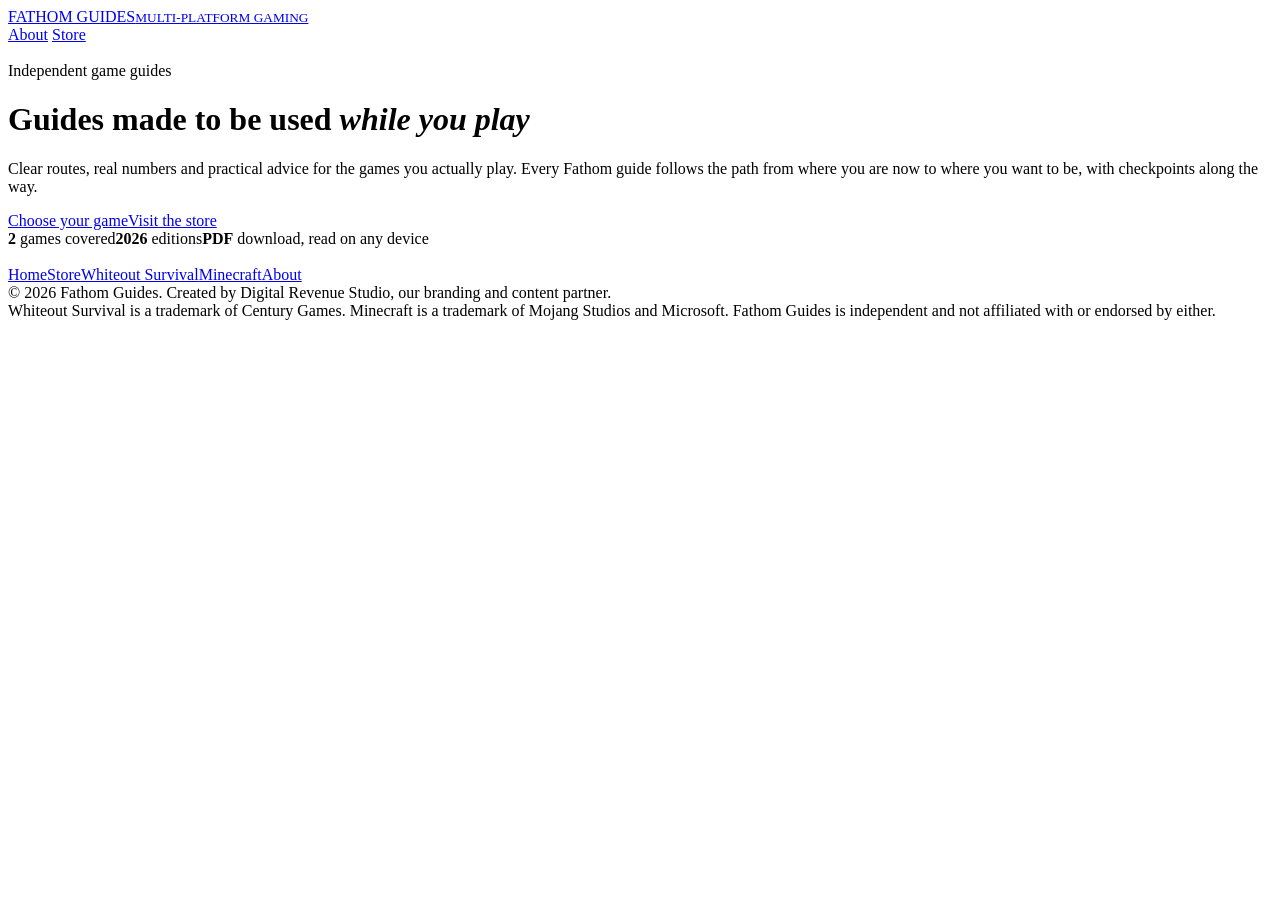
==== index.html @ 98d3f960 "Website v3: home, store, about and game pages" ====
<!doctype html>
<html lang="en-GB"><head><meta charset="utf-8">
<meta name="viewport" content="width=device-width, initial-scale=1, viewport-fit=cover">
<title>Fathom Guides | Game guides made to be used while you play</title><meta name="description" content="Independent, practical game guides for Whiteout Survival and Minecraft. Clear routes, real numbers, made to be used while you play.">
<meta property="og:title" content="Fathom Guides | Game guides made to be used while you play"><meta property="og:description" content="Independent, practical game guides for Whiteout Survival and Minecraft. Clear routes, real numbers, made to be used while you play."><meta property="og:image" content="img/logo.webp">
<link rel="icon" type="image/png" href="img/favicon.png">
<link rel="preconnect" href="https://fonts.googleapis.com"><link rel="preconnect" href="https://fonts.gstatic.com" crossorigin>
<link rel="stylesheet" href="https://fonts.googleapis.com/css2?family=Montserrat:wght@600;700;800&family=Source+Sans+3:ital,wght@0,400;0,600;0,700;1,400&family=JetBrains+Mono:wght@500;700&display=swap">
<link rel="stylesheet" href="assets/style.css"></head>
<body>
<header class="top"><div class="wrap">
<a class="brand" href="index.html"><img src="img/compass.webp" alt=""><span>FATHOM GUIDES<small>MULTI-PLATFORM GAMING</small></span></a>
<nav aria-label="Main"><a class="navlink" href="about.html">About</a>
<a class="btn btn-gold" href="shop.html">Store</a></nav></div></header>
<main id="top">
<div class="hero home"><img class="bearing" src="img/compass.webp" alt=""><div class="wrap">
<div><div class="eyebrow">Independent game guides</div>
<h1>Guides made to be used <em>while you play</em></h1>
<p class="lead">Clear routes, real numbers and practical advice for the games you actually play. Every Fathom guide follows the path from where you are now to where you want to be, with checkpoints along the way.</p>
<div class="cta"><a class="btn btn-gold" href="shop.html#games">Choose your game</a><a class="btn btn-line" href="shop.html">Visit the store</a></div>
<div class="facts"><span><b>2</b> games covered</span><span><b>2026</b> editions</span><span><b>PDF</b> download, read on any device</span></div></div>
<div class="fan" aria-hidden="true"><img src="img/wos-starter.webp" alt=""><img src="img/mc-manual.webp" alt=""><img src="img/wos-app2.webp" alt=""><img src="img/wos-app3.webp" alt=""></div>
</div></div>
</main><footer><div class="wrap">
<div class="links"><a href="index.html">Home</a><a href="shop.html">Store</a><a href="whiteout-survival.html">Whiteout Survival</a><a href="minecraft.html">Minecraft</a><a href="about.html">About</a></div>
<div>&copy; 2026 Fathom Guides. Created by Digital Revenue Studio, our branding and content partner.</div>
<div>Whiteout Survival is a trademark of Century Games. Minecraft is a trademark of Mojang Studios and Microsoft. Fathom Guides is independent and not affiliated with or endorsed by either.</div>
</div></footer>
<script src="data/updates.js"></script><script src="assets/site.js"></script>
</body></html>
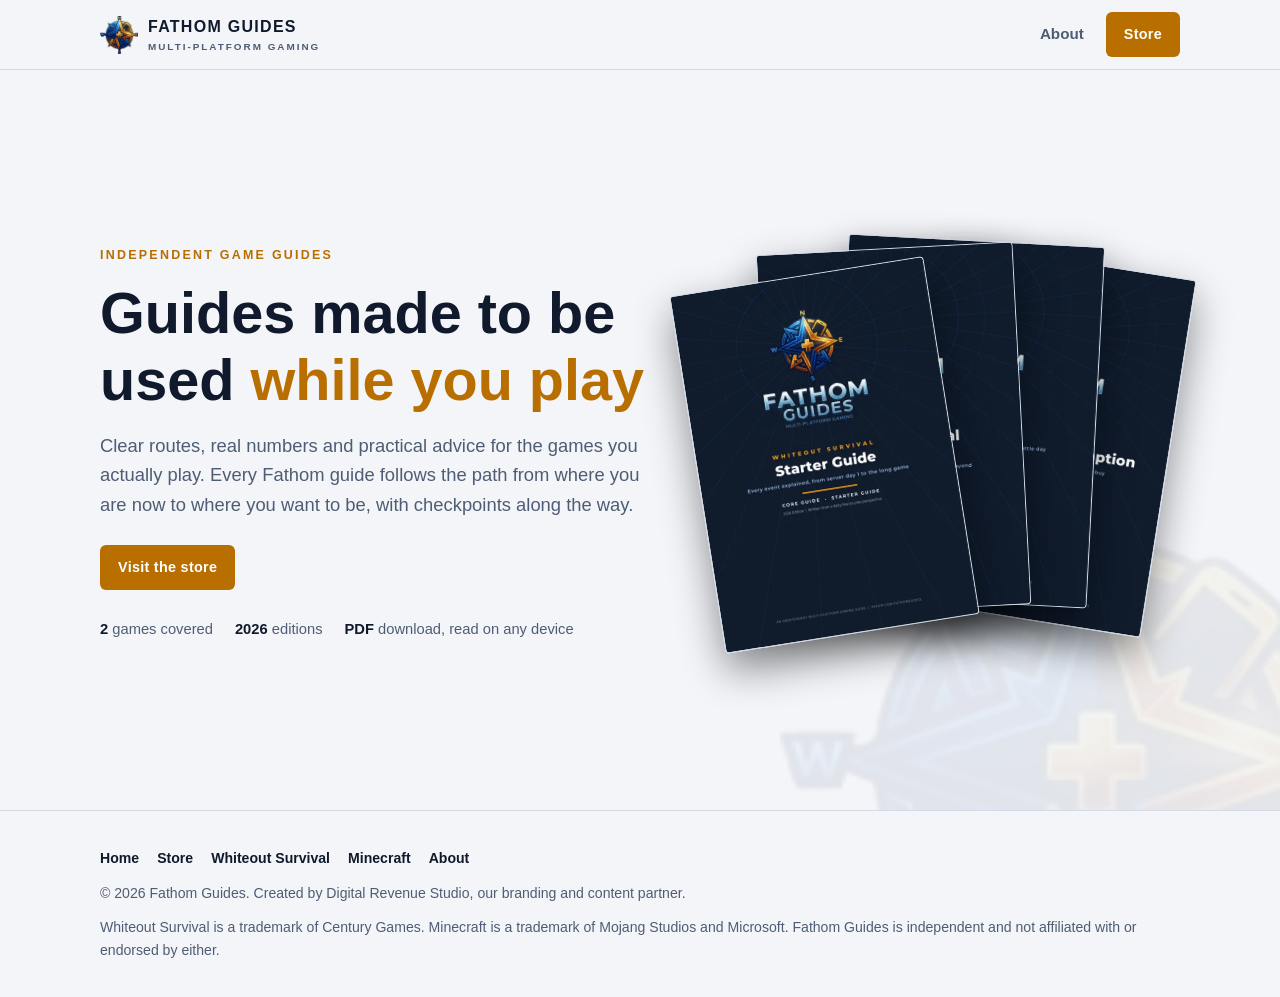
==== commit 2a4d63f4: "Home: single Visit the store button" ====
--- a/index.html
+++ b/index.html
@@ -17,7 +17,7 @@
 <div><div class="eyebrow">Independent game guides</div>
 <h1>Guides made to be used <em>while you play</em></h1>
 <p class="lead">Clear routes, real numbers and practical advice for the games you actually play. Every Fathom guide follows the path from where you are now to where you want to be, with checkpoints along the way.</p>
-<div class="cta"><a class="btn btn-gold" href="shop.html#games">Choose your game</a><a class="btn btn-line" href="shop.html">Visit the store</a></div>
+<div class="cta"><a class="btn btn-gold" href="shop.html">Visit the store</a></div>
 <div class="facts"><span><b>2</b> games covered</span><span><b>2026</b> editions</span><span><b>PDF</b> download, read on any device</span></div></div>
 <div class="fan" aria-hidden="true"><img src="img/wos-starter.webp" alt=""><img src="img/mc-manual.webp" alt=""><img src="img/wos-app2.webp" alt=""><img src="img/wos-app3.webp" alt=""></div>
 </div></div>
--- a/assets/style.css
+++ b/assets/style.css
@@ -0,0 +1,259 @@
+
+/* Layout: dark navy storefront, centred 1120px column, hero with fanned covers, series grid, manual teaser, about strip */
+:root{
+  --bg:#0d1626; --bg-2:#131f35; --card:#18263f; --line:#26385a;
+  --fg:#eef2f8; --muted:#a3b2c9; --gold:#f0a21a; --blue:#4d9be6; --blue-soft:#1d3456;
+  --on-gold:#101a2c;
+  --font-display:"Montserrat","Segoe UI",Arial,sans-serif;
+  --font-body:"Source Sans 3","Segoe UI",Arial,sans-serif;
+  color-scheme:dark;
+}
+@media (prefers-color-scheme: light){:root:not([data-theme="dark"]){
+  --bg:#f3f5f9; --bg-2:#e7ecf4; --card:#ffffff; --line:#d3dbe8;
+  --fg:#101a2c; --muted:#4f5d74; --gold:#b86f00; --blue:#1f6fc0; --blue-soft:#dce9f8;
+  --on-gold:#ffffff; color-scheme:light}}
+:root[data-theme="light"]{
+  --bg:#f3f5f9; --bg-2:#e7ecf4; --card:#ffffff; --line:#d3dbe8;
+  --fg:#101a2c; --muted:#4f5d74; --gold:#b86f00; --blue:#1f6fc0; --blue-soft:#dce9f8;
+  --on-gold:#ffffff; color-scheme:light}
+*{box-sizing:border-box}
+html{scroll-behavior:smooth}
+@media (prefers-reduced-motion: reduce){html{scroll-behavior:auto}*{transition:none!important;animation:none!important}}
+body{margin:0;background:var(--bg);color:var(--fg);font-family:var(--font-body);font-size:1.0625rem;line-height:1.6}
+a{color:var(--blue)}
+a:focus-visible,button:focus-visible{outline:3px solid var(--gold);outline-offset:3px;border-radius:4px}
+img{max-width:100%;display:block}
+.wrap{max-width:1120px;margin:0 auto;padding-inline:20px}
+h1,h2,h3{font-family:var(--font-display);line-height:1.15;text-wrap:balance;margin:0}
+.eyebrow{font-family:var(--font-display);font-weight:700;font-size:.78rem;letter-spacing:.18em;text-transform:uppercase;color:var(--gold)}
+
+/* header */
+.top{position:sticky;top:env(safe-area-inset-top,0px);z-index:10;background:color-mix(in srgb,var(--bg) 88%,transparent);backdrop-filter:blur(8px);border-bottom:1px solid var(--line)}
+.top .wrap{display:flex;align-items:center;justify-content:space-between;gap:16px;padding-block:12px}
+.brand{display:flex;align-items:center;gap:10px;text-decoration:none;color:var(--fg)}
+.brand img{width:38px;height:38px}
+.brand span{font-family:var(--font-display);font-weight:800;letter-spacing:.08em;font-size:1rem}
+.brand small{display:block;font-weight:600;font-size:.62rem;letter-spacing:.2em;color:var(--muted)}
+nav{display:flex;align-items:center;gap:22px}
+nav a{color:var(--muted);text-decoration:none;font-weight:600;font-size:.95rem}
+nav a:hover{color:var(--fg)}
+.btn{display:inline-flex;align-items:center;justify-content:center;gap:8px;font-family:var(--font-display);font-weight:700;font-size:.9rem;letter-spacing:.02em;text-decoration:none;border-radius:6px;padding:11px 18px;transition:transform .15s ease,background .15s ease}
+.btn:hover{transform:translateY(-1px)}
+.btn-gold{background:var(--gold);color:var(--on-gold)}
+.btn-line{border:1.5px solid var(--line);color:var(--fg)}
+.btn-line:hover{border-color:var(--blue)}
+@media (max-width:760px){nav a.navlink{display:none}}
+
+/* hero */
+.hero{padding-block:64px 56px;position:relative;overflow:hidden}
+.hero .wrap{display:grid;grid-template-columns:1.05fr .95fr;gap:40px;align-items:center}
+.hero h1{font-size:clamp(2.2rem,5vw,3.6rem);font-weight:800;margin:14px 0 18px}
+.hero h1 em{font-style:normal;color:var(--gold)}
+.hero p.lead{color:var(--muted);font-size:1.15rem;max-width:34em;margin:0 0 26px}
+.cta{display:flex;flex-wrap:wrap;gap:12px}
+.facts{display:flex;flex-wrap:wrap;gap:8px 22px;margin-top:28px;color:var(--muted);font-size:.92rem}
+.facts b{color:var(--fg);font-family:var(--font-display)}
+.fan{position:relative;height:420px}
+.fan img{position:absolute;width:52%;border-radius:4px;box-shadow:0 18px 40px rgba(0,0,0,.45);border:1px solid var(--line)}
+.fan img:nth-child(1){left:2%;top:40px;transform:rotate(-9deg);z-index:4}
+.fan img:nth-child(2){left:16%;top:14px;transform:rotate(-3deg);z-index:3}
+.fan img:nth-child(3){left:31%;top:6px;transform:rotate(3deg);z-index:2}
+.fan img:nth-child(4){left:46%;top:24px;transform:rotate(9deg);z-index:1}
+.bearing{position:absolute;inset:auto -120px -260px auto;width:620px;opacity:.07;pointer-events:none}
+@media (max-width:860px){.hero .wrap{grid-template-columns:1fr}.fan{height:300px;max-width:420px}}
+
+/* sections */
+section{padding-block:64px}
+.alt{background:var(--bg-2);border-block:1px solid var(--line)}
+.head{display:flex;justify-content:space-between;align-items:end;gap:20px;flex-wrap:wrap;margin-bottom:28px}
+.head h2{font-size:clamp(1.7rem,3.4vw,2.4rem);font-weight:800;margin-top:8px}
+.head p{color:var(--muted);max-width:36em;margin:8px 0 0}
+
+/* principles */
+.principles{display:grid;grid-template-columns:repeat(3,1fr);gap:28px}
+.principles div{min-width:0}
+.principles h3{font-size:1.1rem;margin:10px 0 6px}
+.principles p{color:var(--muted);margin:0}
+.principles svg{width:34px;height:34px}
+@media (max-width:760px){.principles{grid-template-columns:1fr}}
+
+/* bundle */
+.bundle{display:grid;grid-template-columns:auto 1fr auto;gap:28px;align-items:center;background:var(--card);border:1px solid var(--gold);border-radius:10px;padding:22px 26px;margin-bottom:26px}
+.bundle .covers{display:flex}
+.bundle .covers img{width:64px;border-radius:3px;border:1px solid var(--line);box-shadow:0 6px 14px rgba(0,0,0,.35)}
+.bundle .covers img+img{margin-left:-26px}
+.bundle h3{font-size:1.35rem}
+.bundle p{margin:6px 0 0;color:var(--muted)}
+.price{font-family:var(--font-display);font-weight:800;font-size:1.6rem;font-variant-numeric:tabular-nums}
+.price s{font-size:.95rem;color:var(--muted);font-weight:600;margin-left:6px}
+.save{display:inline-block;background:var(--gold);color:var(--on-gold);font-family:var(--font-display);font-weight:700;font-size:.7rem;letter-spacing:.12em;border-radius:3px;padding:2px 7px;margin-bottom:6px}
+.bundle .buy{text-align:right;display:grid;gap:10px;justify-items:end}
+@media (max-width:760px){.bundle{grid-template-columns:1fr}.bundle .buy{justify-items:start;text-align:left}}
+
+/* products */
+.grid{display:grid;grid-template-columns:repeat(4,1fr);gap:22px}
+.prod{display:flex;flex-direction:column;background:var(--card);border:1px solid var(--line);border-radius:8px;overflow:hidden;min-width:0}
+.prod img{aspect-ratio:210/297;object-fit:cover;width:100%;border-bottom:1px solid var(--line)}
+.prod .body{display:flex;flex-direction:column;gap:6px;padding:16px;flex:1}
+.prod .kind{font-family:var(--font-display);font-weight:700;font-size:.68rem;letter-spacing:.14em;color:var(--blue);text-transform:uppercase}
+.prod h3{font-size:1.02rem}
+.prod p{color:var(--muted);font-size:.95rem;margin:0;flex:1}
+.prod .row{display:flex;justify-content:space-between;align-items:center;gap:10px;margin-top:10px}
+.prod .row .price{font-size:1.2rem}
+.prod .meta{font-size:.82rem;color:var(--muted)}
+@media (max-width:980px){.grid{grid-template-columns:repeat(2,1fr)}}
+@media (max-width:480px){.grid{grid-template-columns:1fr}}
+
+/* manual */
+.manual{display:grid;grid-template-columns:.8fr 1.2fr;gap:44px;align-items:center}
+.manual .pics{position:relative;min-height:380px}
+.manual .pics img{position:absolute;border-radius:4px;border:1px solid var(--line);box-shadow:0 16px 36px rgba(0,0,0,.4)}
+.manual .pics img:first-child{width:62%;left:0;top:0}
+.manual .pics img:last-child{width:56%;right:0;top:110px}
+.status{display:inline-flex;gap:8px;align-items:center;font-family:var(--font-display);font-weight:700;font-size:.75rem;letter-spacing:.14em;color:var(--blue);background:var(--blue-soft);border-radius:20px;padding:5px 12px}
+.status i{width:8px;height:8px;border-radius:50%;background:var(--blue)}
+.manual h2{font-size:clamp(1.7rem,3.4vw,2.4rem);font-weight:800;margin:14px 0 10px}
+.manual p{color:var(--muted);margin:0 0 16px}
+.parts{list-style:none;padding:0;margin:18px 0 22px;display:grid;grid-template-columns:1fr 1fr;gap:8px 20px}
+.parts li{display:flex;gap:10px;font-size:.95rem;border-bottom:1px solid var(--line);padding-bottom:7px}
+.parts b{font-family:var(--font-display);color:var(--gold);min-width:2.2em}
+@media (max-width:860px){.manual{grid-template-columns:1fr}.manual .pics{min-height:300px;max-width:420px}}
+@media (max-width:480px){.parts{grid-template-columns:1fr}}
+
+/* about */
+.about{display:grid;grid-template-columns:1fr 1fr;gap:40px}
+.about p{color:var(--muted);margin:0 0 14px}
+.partner{border:1px solid var(--line);border-radius:8px;padding:20px 22px;background:var(--card)}
+.partner .eyebrow{color:var(--blue)}
+.partner p{margin:8px 0 0}
+@media (max-width:760px){.about{grid-template-columns:1fr}}
+
+footer{padding-block:36px;border-top:1px solid var(--line);color:var(--muted);font-size:.88rem}
+footer .wrap{display:grid;gap:12px}
+footer .links{display:flex;gap:18px;flex-wrap:wrap}
+footer a{color:var(--fg);text-decoration:none;font-weight:600}
+
+/* ---------- multi-page additions ---------- */
+:root{--ice:#7fd0ff;--ok:#3fbf7f;--warn:#e0a020;--font-mono:"JetBrains Mono","Consolas",monospace}
+nav a[aria-current="page"]{color:var(--fg);text-decoration:underline;text-decoration-color:var(--gold);text-underline-offset:6px;text-decoration-thickness:2px}
+.page-hero{padding-block:48px 36px;border-bottom:1px solid var(--line);position:relative;overflow:hidden}
+.page-hero .wrap{display:grid;grid-template-columns:1.3fr .7fr;gap:32px;align-items:center}
+.page-hero h1{font-size:clamp(2rem,4.4vw,3rem);font-weight:800;margin:10px 0 12px}
+.page-hero p{color:var(--muted);font-size:1.1rem;max-width:36em;margin:0 0 18px}
+.page-hero .badges{margin-bottom:18px}
+@media (max-width:760px){.page-hero .wrap{grid-template-columns:1fr}.page-hero .art{display:none}}
+.page-hero .art img{max-width:260px;margin-left:auto;border-radius:4px;border:1px solid var(--line);box-shadow:0 16px 36px rgba(0,0,0,.4);transform:rotate(3deg)}
+
+/* platform badges */
+.badges{display:flex;flex-wrap:wrap;gap:6px}
+.badge{display:inline-flex;align-items:center;gap:6px;font-family:var(--font-display);font-weight:700;font-size:.72rem;letter-spacing:.06em;color:var(--fg);background:var(--blue-soft);border:1px solid var(--line);border-radius:20px;padding:4px 10px 4px 8px}
+.badge svg{width:14px;height:14px;fill:none;stroke:currentColor;stroke-width:2}
+
+/* game cards (landing) */
+.games{display:grid;grid-template-columns:repeat(3,1fr);gap:22px}
+.game{display:flex;flex-direction:column;background:var(--card);border:1px solid var(--line);border-radius:10px;overflow:hidden;text-decoration:none;color:var(--fg);min-width:0;transition:transform .15s ease,border-color .15s ease}
+a.game:hover{transform:translateY(-3px);border-color:var(--gold)}
+.game .shot{position:relative;aspect-ratio:16/10;background:var(--bg-2);display:flex;align-items:flex-end;justify-content:center;overflow:hidden;border-bottom:1px solid var(--line)}
+.game .shot img{width:46%;margin-bottom:-18%;border-radius:3px;box-shadow:0 10px 24px rgba(0,0,0,.45);transform:rotate(-4deg)}
+.game .shot img+img{margin-left:-20%;transform:rotate(5deg)}
+.game .body{padding:18px;display:flex;flex-direction:column;gap:10px;flex:1}
+.game h3{font-size:1.3rem}
+.game p{color:var(--muted);margin:0;flex:1;font-size:.98rem}
+.game .foot{display:flex;justify-content:space-between;align-items:center;gap:10px;font-family:var(--font-display);font-weight:700;font-size:.85rem}
+.game .foot .go{color:var(--gold)}
+.game.soon{border-style:dashed;background:transparent}
+.game.soon .shot{background:repeating-linear-gradient(135deg,var(--bg-2) 0 14px,var(--bg) 14px 28px);align-items:center}
+.game.soon .shot img{width:72px;margin:0;transform:none;box-shadow:none;opacity:.6}
+@media (max-width:900px){.games{grid-template-columns:1fr 1fr}}
+@media (max-width:560px){.games{grid-template-columns:1fr}}
+
+/* top tip */
+.tip{display:grid;grid-template-columns:auto 1fr;gap:18px;align-items:start;background:var(--card);border:1px solid var(--line);border-left:5px solid var(--gold);border-radius:8px;padding:20px 22px}
+.tip .ico{width:46px;height:46px;border-radius:50%;background:var(--gold);color:var(--on-gold);display:grid;place-items:center;font-family:var(--font-display);font-weight:800;font-size:1.3rem}
+.tip h3{font-size:1.15rem;margin:4px 0 6px}
+.tip p{margin:0;color:var(--muted)}
+.tip .src{margin-top:8px;font-size:.85rem}
+
+/* two-column update area */
+.updates{display:grid;grid-template-columns:1.15fr .85fr;gap:28px;align-items:start}
+.updates>div{min-width:0}
+@media (max-width:900px){.updates{grid-template-columns:1fr}}
+.panel-title{display:flex;align-items:center;justify-content:space-between;gap:10px;margin-bottom:14px}
+.panel-title h2{font-size:1.4rem;font-weight:800}
+.live{display:inline-flex;align-items:center;gap:7px;font-family:var(--font-display);font-weight:700;font-size:.7rem;letter-spacing:.14em;color:var(--ok)}
+.live i{width:8px;height:8px;border-radius:50%;background:var(--ok);box-shadow:0 0 0 0 var(--ok);animation:pulse 2s infinite}
+@keyframes pulse{0%{box-shadow:0 0 0 0 color-mix(in srgb,var(--ok) 60%,transparent)}70%{box-shadow:0 0 0 8px transparent}100%{box-shadow:0 0 0 0 transparent}}
+
+/* gift code carousel */
+.carousel{position:relative;border-radius:12px;overflow:hidden;border:1px solid var(--line);background:#0a1a2e}
+.track{display:flex;transition:transform .45s ease}
+.slide{flex:0 0 100%;min-width:0;position:relative;padding:28px 56px 40px;color:#eef6ff;background:
+  radial-gradient(120% 90% at 85% 0%,rgba(127,208,255,.35),transparent 60%),
+  radial-gradient(90% 80% at 0% 100%,rgba(240,162,26,.18),transparent 60%),
+  linear-gradient(160deg,#0f2a48,#0a1628 70%)}
+.slide:before{content:"";position:absolute;inset:0;background-image:radial-gradient(rgba(255,255,255,.55) 1px,transparent 1.5px);background-size:22px 22px;opacity:.12;pointer-events:none}
+.slide .k{font-family:var(--font-display);font-weight:700;font-size:.7rem;letter-spacing:.2em;color:#9fd8ff;display:flex;gap:10px;align-items:center}
+.slide .k .tag{background:rgba(255,255,255,.12);border-radius:3px;padding:2px 7px;color:#fff;letter-spacing:.1em}
+.slide .k .tag.sample{background:#e0a020;color:#101a2c}
+.slide .code{font-family:var(--font-mono);font-weight:700;font-size:clamp(1.7rem,5vw,2.6rem);letter-spacing:.08em;margin:12px 0 6px;word-break:break-all;color:#fff;text-shadow:0 2px 18px rgba(127,208,255,.45)}
+.slide .rew{color:#cfe6ff;margin:0 0 16px;font-size:1rem}
+.slide .row{display:flex;flex-wrap:wrap;gap:10px;align-items:center;justify-content:space-between}
+.slide .exp{font-size:.88rem;color:#9fb8d6}
+.copy{font-family:var(--font-display);font-weight:700;font-size:.85rem;border:0;border-radius:6px;padding:10px 16px;background:#f0a21a;color:#101a2c;cursor:pointer}
+.copy.done{background:#3fbf7f}
+.cnav{position:absolute;top:50%;transform:translateY(-50%);width:36px;height:36px;border-radius:50%;border:1px solid rgba(255,255,255,.25);background:rgba(10,22,40,.6);color:#fff;font-size:1.1rem;cursor:pointer;display:grid;place-items:center}
+.cnav.prev{left:8px}.cnav.next{right:8px}
+.dots{display:flex;gap:6px;justify-content:center;padding:12px;background:#0a1628}
+.dots button{width:8px;height:8px;border-radius:50%;border:0;background:rgba(255,255,255,.3);padding:0;cursor:pointer}
+.dots button[aria-current="true"]{background:#f0a21a;width:22px;border-radius:4px}
+.empty{padding:34px 24px;text-align:center;color:#9fb8d6}
+.redeem{margin-top:14px;font-size:.92rem;color:var(--muted)}
+.redeem ol{margin:6px 0 0;padding-left:20px}
+
+/* news */
+.news{list-style:none;margin:0;padding:0;display:grid;gap:12px}
+.news li{background:var(--card);border:1px solid var(--line);border-radius:8px;padding:14px 16px}
+.news time{font-family:var(--font-display);font-weight:700;font-size:.72rem;letter-spacing:.12em;color:var(--blue);text-transform:uppercase}
+.news h3{font-size:1rem;margin:4px 0 4px}
+.news p{margin:0;color:var(--muted);font-size:.95rem}
+
+/* commands table */
+.tablewrap{overflow-x:auto;border:1px solid var(--line);border-radius:8px}
+table.cmd{width:100%;border-collapse:collapse;font-size:.95rem;background:var(--card)}
+table.cmd th{background:var(--bg-2);text-align:left;font-family:var(--font-display);font-size:.75rem;letter-spacing:.08em;text-transform:uppercase;color:var(--muted);padding:10px 12px}
+table.cmd td{padding:10px 12px;border-top:1px solid var(--line);vertical-align:top}
+table.cmd code{font-family:var(--font-mono);font-size:.9rem;background:var(--bg-2);padding:2px 6px;border-radius:4px;white-space:nowrap}
+.note{font-size:.9rem;color:var(--muted);margin-top:10px}
+
+/* merch */
+.merch{display:grid;grid-template-columns:repeat(4,1fr);gap:18px}
+.item{display:flex;flex-direction:column;background:var(--card);border:1px solid var(--line);border-radius:8px;overflow:hidden;min-width:0}
+.item .pic{aspect-ratio:4/3;display:grid;place-items:center;background:linear-gradient(160deg,var(--bg-2),var(--card));border-bottom:1px solid var(--line)}
+.item .pic svg{width:56px;height:56px;fill:none;stroke:var(--gold);stroke-width:1.6}
+.item .body{padding:14px;display:flex;flex-direction:column;gap:6px;flex:1}
+.item h3{font-size:.98rem}
+.item p{margin:0;color:var(--muted);font-size:.9rem;flex:1}
+.item .btn{margin-top:8px}
+.btn[aria-disabled="true"]{opacity:.55;pointer-events:none}
+.disclose{font-size:.85rem;color:var(--muted);margin-top:14px}
+@media (max-width:980px){.merch{grid-template-columns:1fr 1fr}}
+@media (max-width:480px){.merch{grid-template-columns:1fr}}
+
+/* placeholder product card */
+.prod.soon{border-style:dashed;background:transparent}
+.prod.soon .ph{aspect-ratio:210/297;display:grid;place-items:center;border-bottom:1px dashed var(--line);color:var(--muted);font-family:var(--font-display);font-weight:700;font-size:.8rem;letter-spacing:.14em}
+.section-head{margin-bottom:22px}
+.section-head h2{font-size:clamp(1.5rem,3vw,2rem);font-weight:800;margin-top:6px}
+.section-head p{color:var(--muted);margin:6px 0 0;max-width:40em}
+
+/* ---------- v3: home, store, about, shared game template ---------- */
+.hero.home{min-height:calc(100vh - 160px);display:flex;align-items:center}
+.hero.home>.wrap{width:100%}
+.h-page{font-size:clamp(1.9rem,4vw,2.8rem);font-weight:800;margin:8px 0 12px;line-height:1.1}
+.about-page{padding-block:72px}
+.crumb{display:flex;gap:8px;align-items:center;font-size:.85rem;color:var(--muted);margin-bottom:14px}
+.crumb a{color:var(--muted);text-decoration:none;font-weight:600}
+.crumb a:hover{color:var(--gold)}
+.tip-sec{padding-block:0 56px}
+nav .btn[aria-current="page"]{box-shadow:0 0 0 2px var(--bg),0 0 0 4px var(--gold)}
+.about-page .about{align-items:start}
